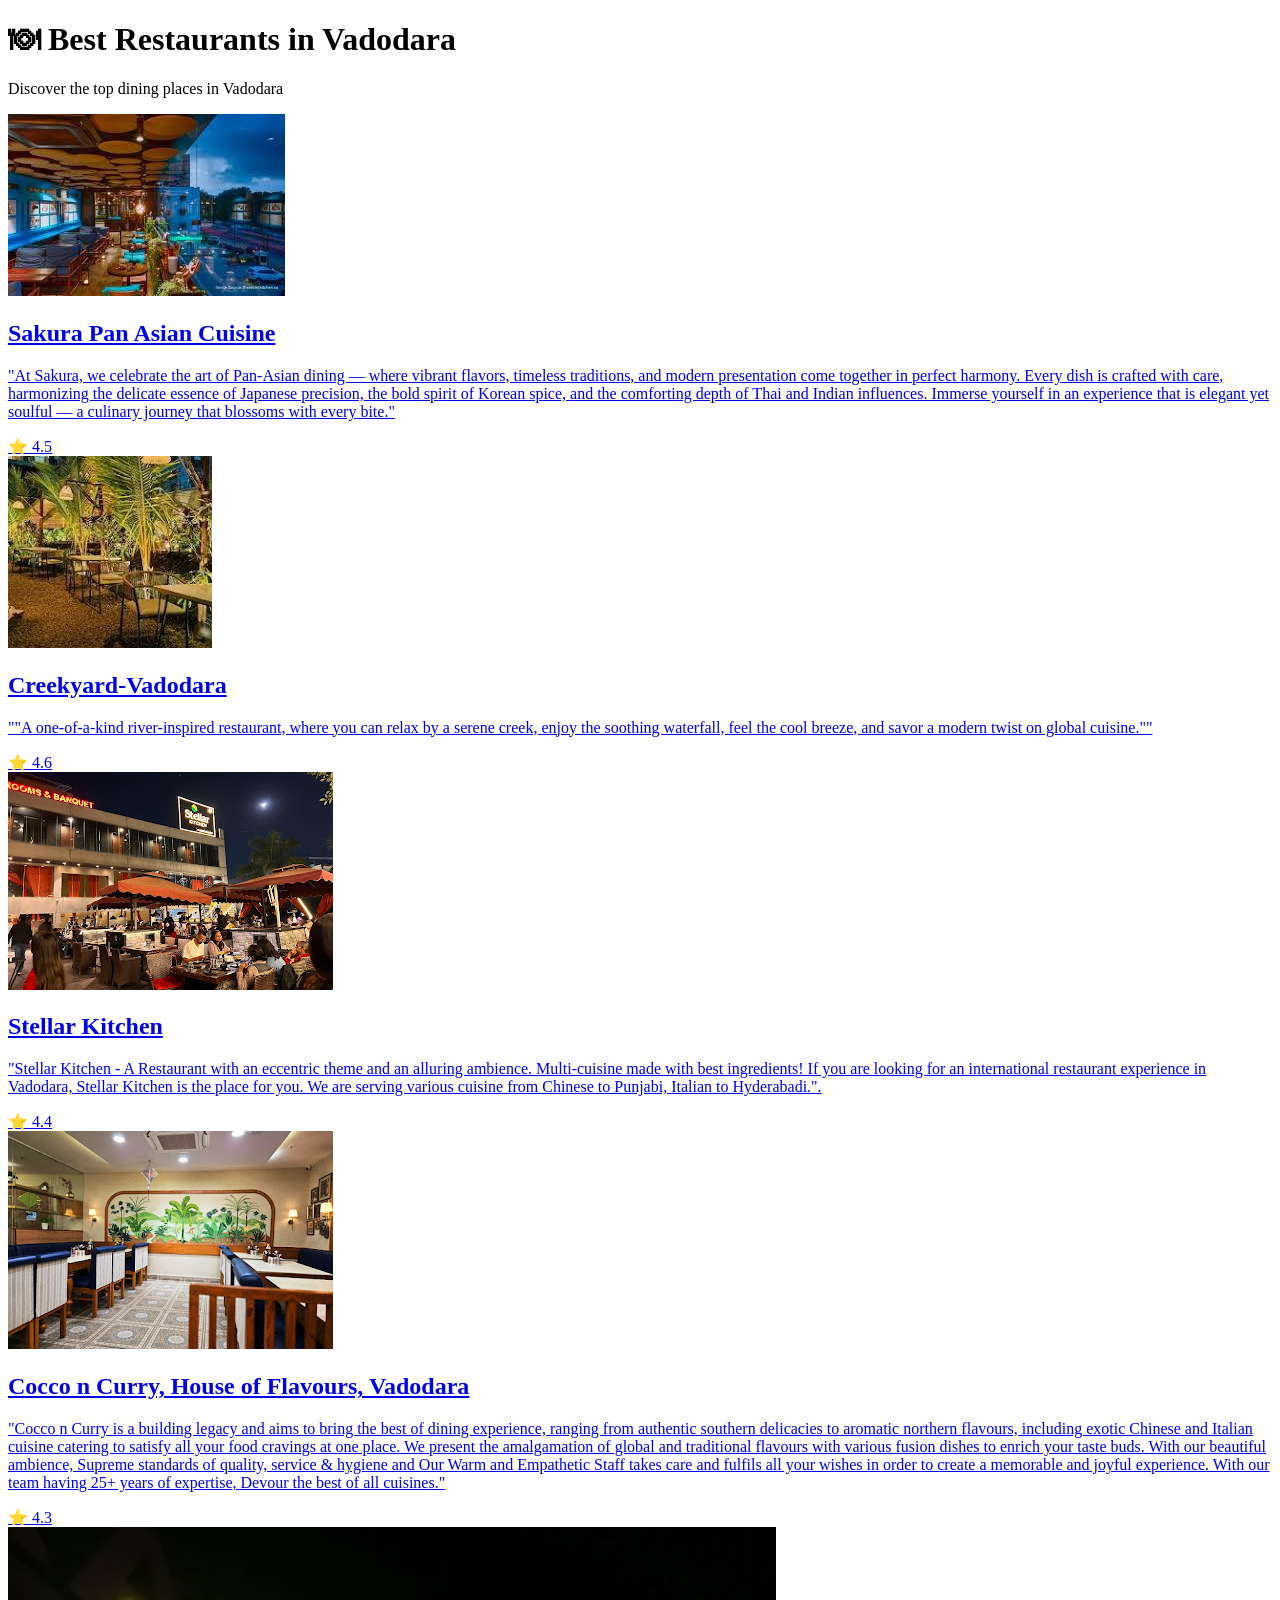
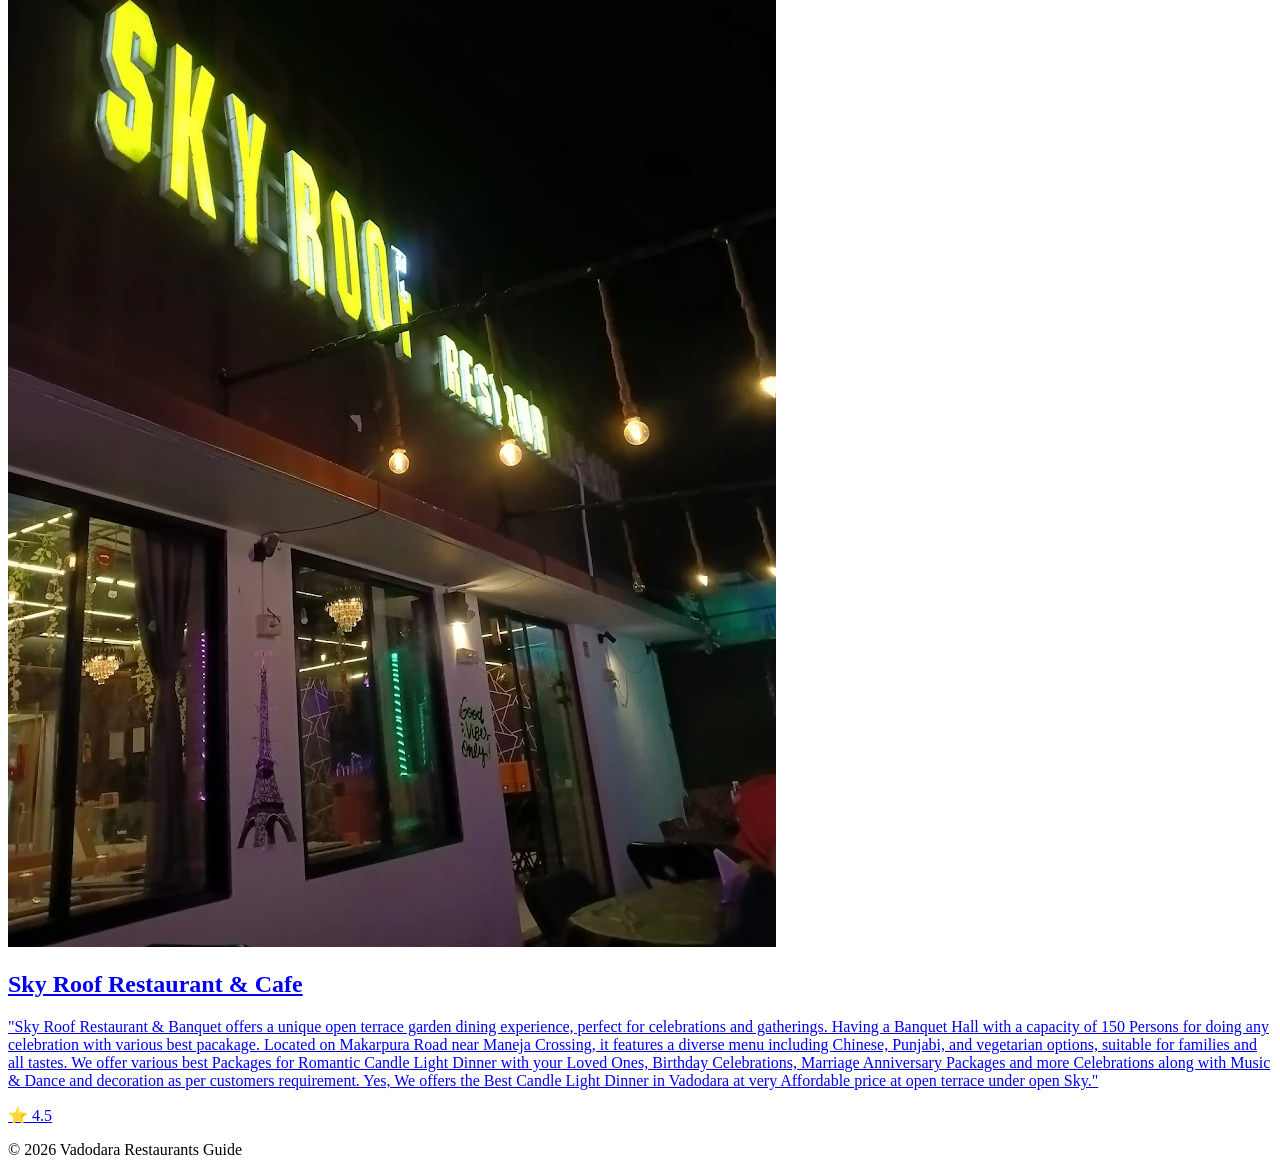
==== index.html @ da5581bd "first commit" ====
<!DOCTYPE html>
<html lang="en">

<head>
    <meta charset="UTF-8">
    <meta name="viewport" content="width=device-width, initial-scale=1.0">
    <title>Best Restaurants in Vadodara</title>
    <link rel="stylesheet" href="css/style.css">
</head>

<body>

    <!-- Header -->
    <header>
        <h1>🍽 Best Restaurants in Vadodara</h1>
        <p>Discover the top dining places in Vadodara</p>
    </header>

    <!-- Restaurant Cards -->
    <section class="restaurant-container">

        <!-- Restaurant 1 -->
        <a href="restaurant1.html" class="card">
            <img src="images/Sakura Pan Asian Cuisine.jpg" alt="Sakura Pan Asian Cuisine">
            <div class="card-content">
                <h2>Sakura Pan Asian Cuisine</h2>
                <p>"At Sakura, we celebrate the art of Pan-Asian dining — where vibrant flavors, timeless traditions, and modern presentation come together in perfect harmony. Every dish is crafted with care, harmonizing the delicate essence of Japanese precision, the bold spirit of Korean spice, and the comforting depth of Thai and Indian influences. Immerse yourself in an experience that is elegant yet soulful — a culinary journey that blossoms with every bite."</p>
                <span class="rating">⭐ 4.5</span>
            </div>
        </a>

        <!-- Restaurant 2 -->
        <a href="restaurant2.html" class="card">
            <img src="/images/Creekyard-Vadodara.jpg" alt="Creekyard-Vadodara">
            <div class="card-content">
                <h2>Creekyard-Vadodara</h2>
                <p>""A one-of-a-kind river-inspired restaurant, where you can relax by a serene creek, enjoy the soothing waterfall, feel the cool breeze, and savor a modern twist on global cuisine.""</p>
                <span class="rating">⭐ 4.6</span>
            </div>
        </a>

        <!-- Restaurant 3 -->
        <a href="restaurant3.html" class="card">
            <img src="/images/Stellar Kitchen.jpg" alt="Stellar Kitchen">
            <div class="card-content">
                <h2>Stellar Kitchen</h2>
                <p>"Stellar Kitchen - A Restaurant with an eccentric theme and an alluring ambience. Multi-cuisine made with best ingredients! If you are looking for an international restaurant experience in Vadodara, Stellar Kitchen is the place for you. We are serving various cuisine from Chinese to Punjabi, Italian to Hyderabadi.".</p>
                <span class="rating">⭐ 4.4</span>
            </div>
        </a>

        <!-- Restaurant 4 -->
        <a href="restaurant4.html" class="card">
            <img src="images/Cocco n Curry, House of Flavours, Vadodara.jpg" alt="Cocco n Curry, House of Flavours, Vadodara">
            <div class="card-content">
                <h2>Cocco n Curry, House of Flavours, Vadodara</h2>
                <p>"Cocco n Curry is a building legacy and aims to bring the best of dining experience, ranging from authentic southern delicacies to aromatic northern flavours, including exotic Chinese and Italian cuisine catering to satisfy all your food cravings at one place. We present the amalgamation of global and traditional flavours with various fusion dishes to enrich your taste buds. With our beautiful ambience, Supreme standards of quality, service & hygiene and Our Warm and Empathetic Staff takes care and fulfils all your wishes in order to create a memorable and joyful experience. With our team having 25+ years of expertise, Devour the best of all cuisines."</p>
                <span class="rating">⭐ 4.3</span>
            </div>
        </a>

        <!-- Restaurant 5 -->
        <a href="restaurant5.html" class="card">
            <img src="images/Sky Roof Restaurant & Cafe.jpg" alt="Sky Roof Restaurant & Cafe">
            <div class="card-content">
                <h2>Sky Roof Restaurant & Cafe</h2>
                <p>"Sky Roof Restaurant & Banquet offers a unique open terrace garden dining experience, perfect for celebrations and gatherings. Having a Banquet Hall with a capacity of 150 Persons for doing any celebration with various best pacakage. Located on Makarpura Road near Maneja Crossing, it features a diverse menu including Chinese, Punjabi, and vegetarian options, suitable for families and all tastes. We offer various best Packages for Romantic Candle Light Dinner with your Loved Ones, Birthday Celebrations, Marriage Anniversary Packages and more Celebrations along with Music & Dance and decoration as per customers requirement. Yes, We offers the Best Candle Light Dinner in Vadodara at very Affordable price at open terrace under open Sky."</p>
                <span class="rating">⭐ 4.5</span>
            </div>
        </a>

    </section>

    <!-- Footer -->
    <footer>
        <p>© 2026 Vadodara Restaurants Guide</p>
    </footer>

</body>

</html>
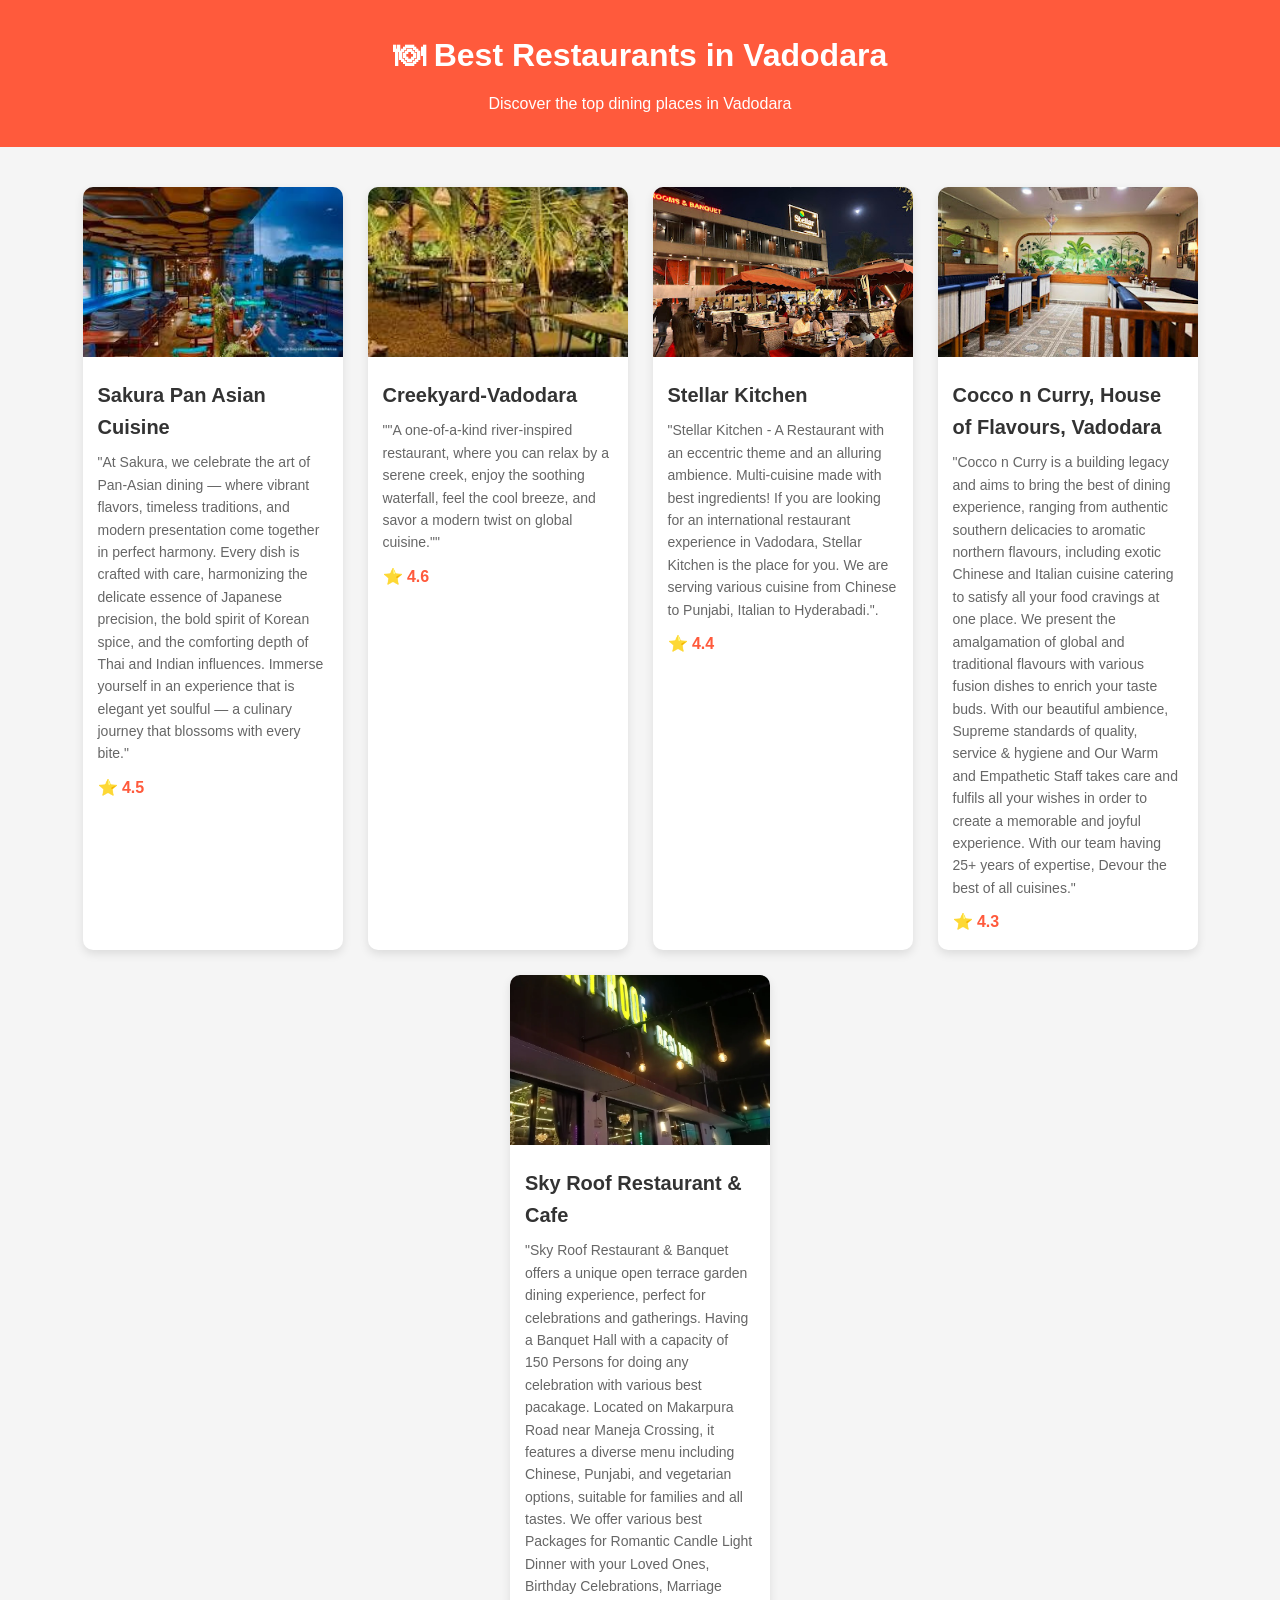
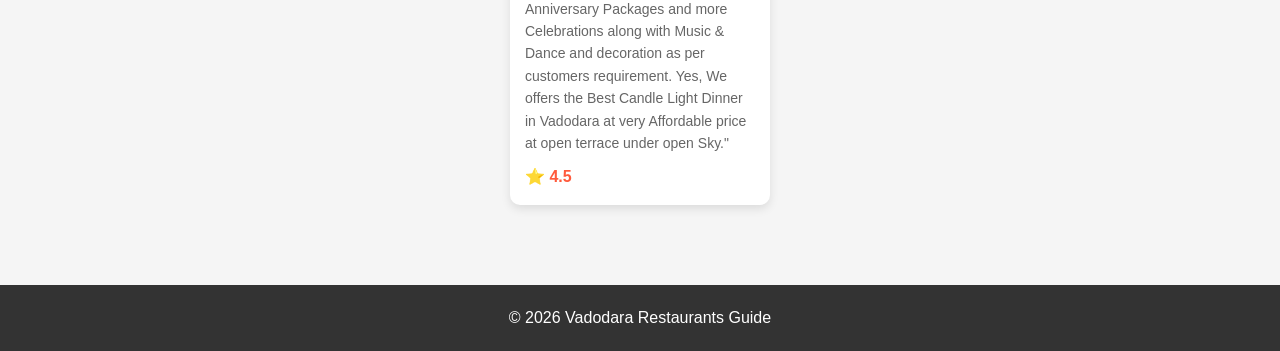
==== commit 6fc05604: "Update index.html" ====
--- a/index.html
+++ b/index.html
@@ -5,7 +5,7 @@
     <meta charset="UTF-8">
     <meta name="viewport" content="width=device-width, initial-scale=1.0">
     <title>Best Restaurants in Vadodara</title>
-    <link rel="stylesheet" href="css/style.css">
+    <link rel="stylesheet" href="CSS/style.css">
 </head>
 
 <body>
@@ -78,4 +78,4 @@
 
 </body>
 
-</html>+</html>
--- a/CSS/style.css
+++ b/CSS/style.css
@@ -0,0 +1,178 @@
+/* Reset default browser styles */
+
+*{
+margin:0;
+padding:0;
+box-sizing:border-box;
+font-family: Arial, Helvetica, sans-serif;
+}
+
+/* Body */
+
+body{
+background:#f5f5f5;
+color:#333;
+line-height:1.6;
+}
+
+/* Header */
+
+header{
+background:#ff5a3c;
+color:white;
+text-align:center;
+padding:30px 20px;
+}
+
+header h1{
+font-size:32px;
+margin-bottom:10px;
+}
+
+header p{
+font-size:16px;
+}
+
+/* Restaurant Container */
+
+.restaurant-container{
+display:flex;
+flex-wrap:wrap;
+justify-content:center;
+gap:25px;
+padding:40px;
+}
+
+/* Restaurant Card */
+
+.card{
+background:white;
+width:260px;
+border-radius:10px;
+overflow:hidden;
+text-decoration:none;
+color:#333;
+box-shadow:0 4px 10px rgba(0,0,0,0.1);
+transition:0.3s;
+}
+
+/* Card Image */
+
+.card img{
+width:100%;
+height:170px;
+object-fit:cover;
+}
+
+/* Card Content */
+
+.card-content{
+padding:15px;
+}
+
+.card-content h2{
+font-size:20px;
+margin-bottom:8px;
+}
+
+.card-content p{
+font-size:14px;
+margin-bottom:10px;
+color:#666;
+}
+
+/* Rating */
+
+.rating{
+color:#ff5a3c;
+font-weight:bold;
+}
+
+/* Hover Effect */
+
+.card:hover{
+transform:translateY(-8px);
+box-shadow:0 10px 25px rgba(0,0,0,0.2);
+}
+
+/* Footer */
+
+footer{
+text-align:center;
+padding:20px;
+background:#333;
+color:white;
+margin-top:40px;
+}
+
+/* ----------------------------- */
+/* Restaurant Detail Page Styles */
+/* ----------------------------- */
+
+.detail-container{
+max-width:900px;
+margin:auto;
+background:white;
+padding:25px;
+margin-top:30px;
+border-radius:8px;
+box-shadow:0 4px 12px rgba(0,0,0,0.1);
+}
+
+/* Image Gallery */
+
+.gallery{
+display:flex;
+gap:10px;
+margin-bottom:20px;
+}
+
+.gallery img{
+width:33%;
+border-radius:6px;
+}
+
+/* Menu Table */
+
+.menu{
+margin-top:20px;
+}
+
+.menu table{
+width:100%;
+border-collapse:collapse;
+}
+
+.menu th{
+background:#ff5a3c;
+color:white;
+padding:10px;
+}
+
+.menu td{
+padding:10px;
+border-bottom:1px solid #ddd;
+}
+
+/* Responsive Design */
+
+@media(max-width:768px){
+
+.restaurant-container{
+flex-direction:column;
+align-items:center;
+}
+
+.card{
+width:90%;
+}
+
+.gallery{
+flex-direction:column;
+}
+
+.gallery img{
+width:100%;
+}
+
+}
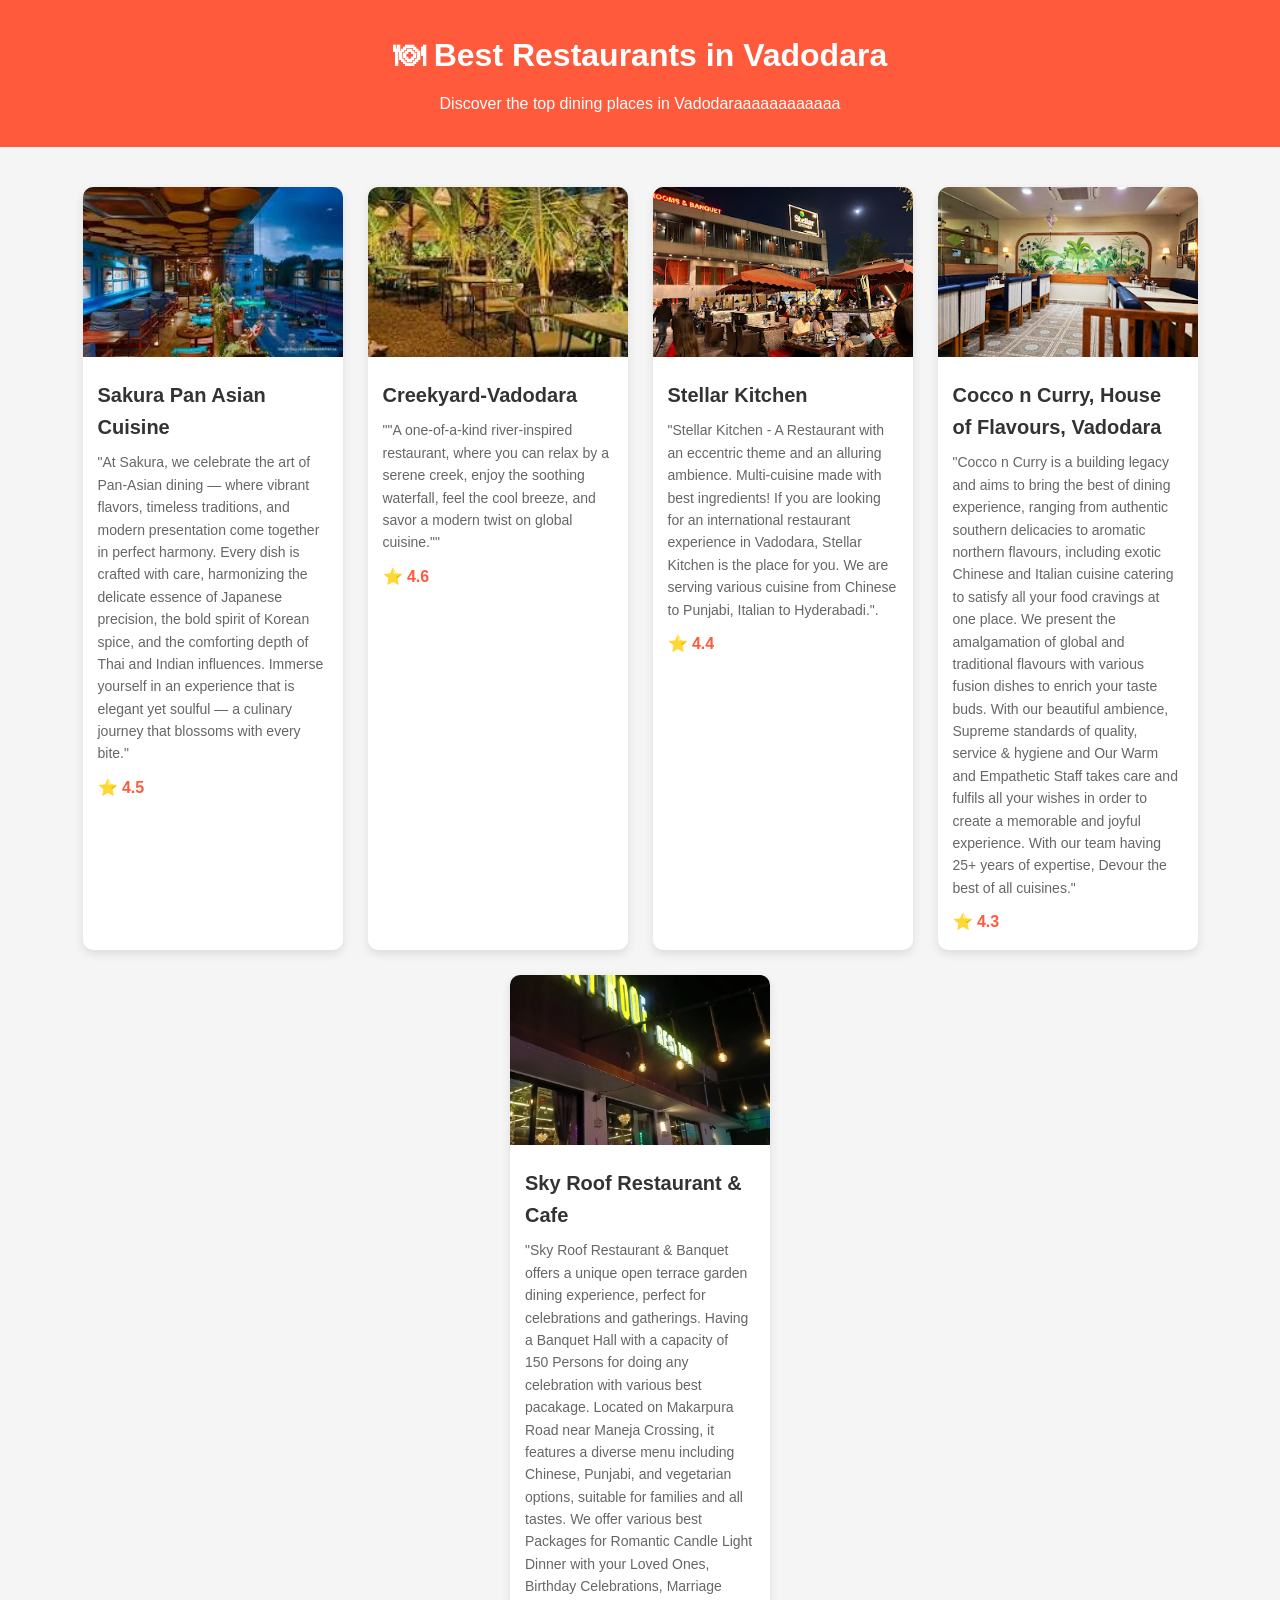
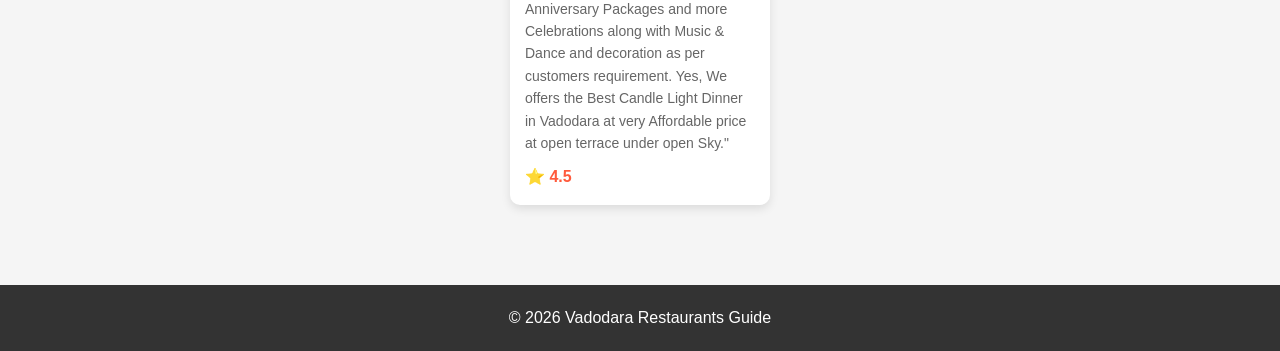
==== commit f10c0f99: "update" ====
--- a/index.html
+++ b/index.html
@@ -13,7 +13,7 @@
     <!-- Header -->
     <header>
         <h1>🍽 Best Restaurants in Vadodara</h1>
-        <p>Discover the top dining places in Vadodara</p>
+        <p>Discover the top dining places in Vadodaraaaaaaaaaaaa</p>
     </header>
 
     <!-- Restaurant Cards -->
